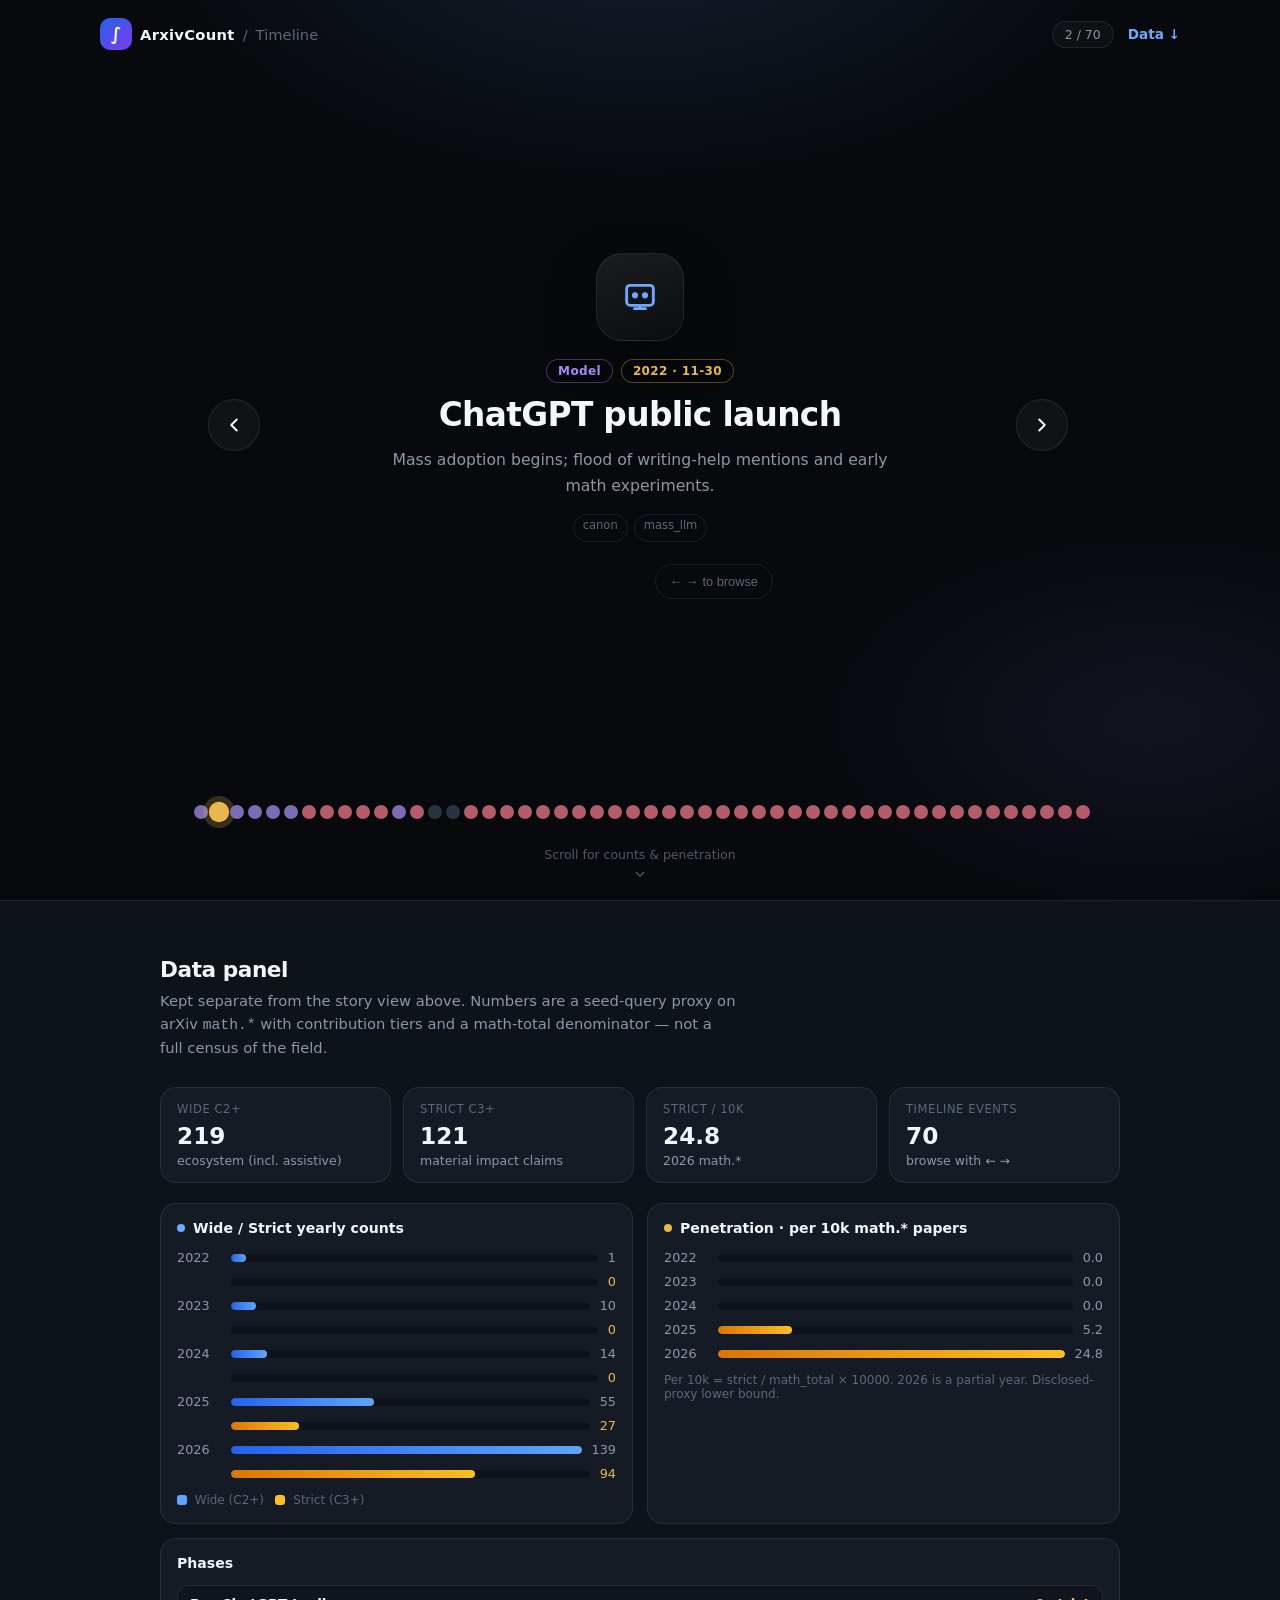
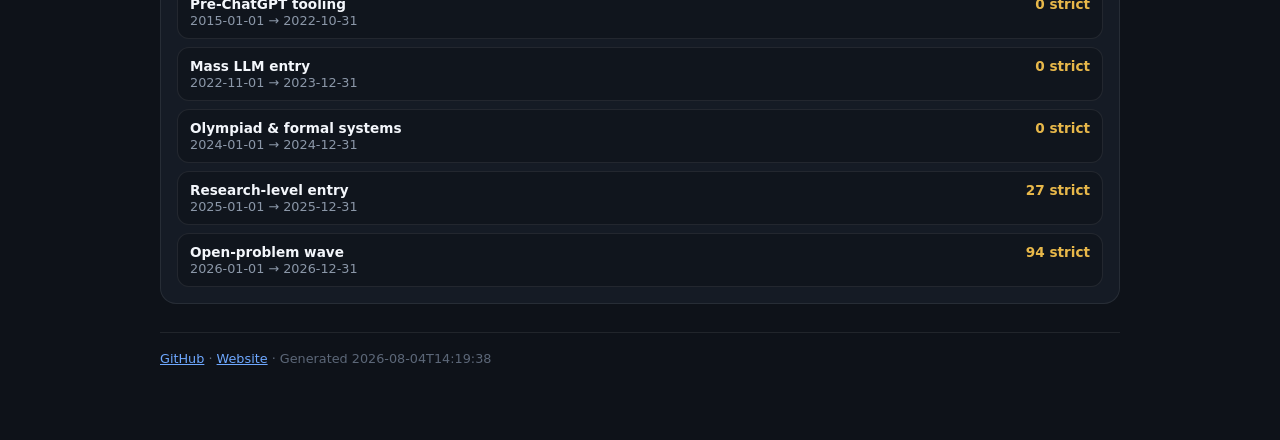
==== web/timeline/index.html @ ee347a67 "Initial ArxivCount release: pipeline, English interactive timeline, GitHub Pages deploy. Includes co" ====
<!DOCTYPE html>
<html lang="en">
<head>
  <meta charset="UTF-8" />
  <meta name="viewport" content="width=device-width, initial-scale=1" />
  <title>ArxivCount · Timeline</title>
  <meta name="description" content="Interactive timeline of AI-assisted mathematics on arXiv" />
  <link rel="stylesheet" href="./styles.css" />
</head>
<body>
  <!-- ========== ABOVE THE FOLD: story only ========== -->
  <main class="hero" id="hero">
    <header class="hero-bar">
      <div class="brand">
        <span class="brand-mark" aria-hidden="true">∫</span>
        <span class="brand-name">ArxivCount</span>
        <span class="brand-sep">/</span>
        <span class="brand-sub">Timeline</span>
      </div>
      <div class="hero-bar-right">
        <span class="pill" id="progressPill">—</span>
        <a class="text-link" href="#data">Data ↓</a>
      </div>
    </header>

    <div class="stage">
      <button type="button" class="nav-fab prev" id="btnPrev" aria-label="Previous">
        <svg width="22" height="22" viewBox="0 0 24 24" fill="none" stroke="currentColor" stroke-width="2.2" stroke-linecap="round" stroke-linejoin="round"><path d="M15 18l-6-6 6-6"/></svg>
      </button>

      <article class="focus" id="focusCard">
        <div class="focus-icon-wrap" id="focusIcon" aria-hidden="true"></div>
        <div class="focus-meta">
          <span class="chip chip-kind" id="focusKind">—</span>
          <span class="chip chip-date" id="focusDate">—</span>
        </div>
        <h1 class="focus-title" id="focusTitle">…</h1>
        <p class="focus-note" id="focusNote"></p>
        <div class="focus-tags" id="focusTags"></div>
        <div class="focus-cta">
          <a class="btn-primary" id="focusLink" href="#" target="_blank" rel="noopener">Open source</a>
          <button type="button" class="btn-ghost" id="btnHintKeys">← → to browse</button>
        </div>
      </article>

      <button type="button" class="nav-fab next" id="btnNext" aria-label="Next">
        <svg width="22" height="22" viewBox="0 0 24 24" fill="none" stroke="currentColor" stroke-width="2.2" stroke-linecap="round" stroke-linejoin="round"><path d="M9 18l6-6-6-6"/></svg>
      </button>
    </div>

    <div class="scrub">
      <div class="scrub-track" id="scrubTrack" role="listbox" aria-label="Timeline"></div>
    </div>

    <a class="scroll-cue" href="#data">
      <span>Scroll for counts &amp; penetration</span>
      <svg width="16" height="16" viewBox="0 0 24 24" fill="none" stroke="currentColor" stroke-width="2"><path d="M6 9l6 6 6-6"/></svg>
    </a>
  </main>

  <!-- ========== BELOW THE FOLD: data only ========== -->
  <section class="data-zone" id="data">
    <div class="data-inner">
      <header class="data-head">
        <h2>Data panel</h2>
        <p>
          Kept separate from the story view above. Numbers are a seed-query proxy on arXiv
          <code>math.*</code> with contribution tiers and a math-total denominator — not a full census of the field.
        </p>
      </header>

      <div class="metric-row" id="metricRow"></div>

      <div class="grid-2">
        <div class="panel">
          <div class="panel-title">
            <span class="dot wide"></span>
            Wide / Strict yearly counts
          </div>
          <div id="chartCounts" class="chart-area"></div>
          <p class="legend"><span class="sw wide"></span> Wide (C2+) &nbsp; <span class="sw strict"></span> Strict (C3+)</p>
        </div>
        <div class="panel">
          <div class="panel-title">
            <span class="dot strict"></span>
            Penetration · per 10k math.* papers
          </div>
          <div id="chartPen" class="chart-area"></div>
          <p class="legend" id="penFoot">Denominator: arXiv API <code>cat:math*</code></p>
        </div>
      </div>

      <div class="panel phases-panel">
        <div class="panel-title">Phases</div>
        <div class="phase-grid" id="phaseGrid"></div>
      </div>

      <footer class="data-foot" id="dataFoot"></footer>
    </div>
  </section>

  <script src="./data.js"></script>
  <script src="./app.js"></script>
</body>
</html>
---- web/timeline/styles.css ----
:root {
  --bg0: #07090d;
  --bg1: #0e1219;
  --bg2: #151b25;
  --line: rgba(255, 255, 255, 0.08);
  --text: #f3f6fb;
  --muted: #8b97a8;
  --faint: #5c6778;
  --blue: #6ea8ff;
  --gold: #e8b84a;
  --violet: #a78bfa;
  --green: #4ade80;
  --coral: #fb7185;
  --radius: 20px;
  --font: "Segoe UI", "PingFang SC", "Noto Sans SC", "Helvetica Neue", system-ui, sans-serif;
}

* { box-sizing: border-box; }
html { scroll-behavior: smooth; }
body {
  margin: 0;
  font-family: var(--font);
  color: var(--text);
  background: var(--bg0);
  min-height: 100vh;
}

/* ===== HERO: one story ===== */
.hero {
  min-height: 100vh;
  min-height: 100dvh;
  display: flex;
  flex-direction: column;
  padding: 18px 20px 12px;
  background:
    radial-gradient(900px 500px at 50% -10%, rgba(110, 168, 255, 0.14), transparent 55%),
    radial-gradient(700px 400px at 90% 80%, rgba(167, 139, 250, 0.08), transparent 50%),
    var(--bg0);
}

.hero-bar {
  display: flex;
  justify-content: space-between;
  align-items: center;
  max-width: 1080px;
  width: 100%;
  margin: 0 auto 8px;
}
.brand { display: flex; align-items: center; gap: 8px; font-size: 0.92rem; }
.brand-mark {
  width: 32px; height: 32px; border-radius: 10px;
  display: grid; place-items: center;
  background: linear-gradient(145deg, #2563eb, #7c3aed);
  font-weight: 700; font-size: 1.1rem;
}
.brand-name { font-weight: 650; letter-spacing: 0.02em; }
.brand-sep, .brand-sub { color: var(--faint); }
.hero-bar-right { display: flex; align-items: center; gap: 14px; }
.pill {
  font-size: 0.78rem;
  color: var(--muted);
  border: 1px solid var(--line);
  background: rgba(255,255,255,0.03);
  border-radius: 999px;
  padding: 5px 12px;
  font-variant-numeric: tabular-nums;
}
.text-link {
  color: var(--blue);
  text-decoration: none;
  font-size: 0.85rem;
  font-weight: 600;
}
.text-link:hover { text-decoration: underline; }

.stage {
  flex: 1;
  display: grid;
  grid-template-columns: 56px minmax(0, 720px) 56px;
  gap: 16px;
  align-items: center;
  justify-content: center;
  max-width: 1080px;
  width: 100%;
  margin: 0 auto;
  padding: 12px 0 8px;
}

.nav-fab {
  width: 52px; height: 52px; border-radius: 999px;
  border: 1px solid var(--line);
  background: rgba(255,255,255,0.04);
  color: var(--text);
  display: grid; place-items: center;
  cursor: pointer;
  transition: transform .15s ease, border-color .15s ease, background .15s ease;
}
.nav-fab:hover:not(:disabled) {
  border-color: rgba(110,168,255,0.5);
  background: rgba(110,168,255,0.1);
  transform: scale(1.05);
}
.nav-fab:disabled { opacity: 0.25; cursor: default; }

.focus {
  text-align: center;
  padding: 8px 12px 4px;
  animation: fadeIn .28s ease;
}
@keyframes fadeIn {
  from { opacity: 0; transform: translateY(8px); }
  to { opacity: 1; transform: none; }
}

.focus-icon-wrap {
  width: 88px; height: 88px;
  margin: 0 auto 18px;
  border-radius: 26px;
  display: grid; place-items: center;
  background: linear-gradient(160deg, rgba(255,255,255,0.08), rgba(255,255,255,0.02));
  border: 1px solid var(--line);
  box-shadow: 0 20px 50px rgba(0,0,0,0.35);
}
.focus-icon-wrap svg { width: 40px; height: 40px; }

.focus-meta {
  display: flex; justify-content: center; flex-wrap: wrap; gap: 8px;
  margin-bottom: 12px;
}
.chip {
  font-size: 0.75rem;
  font-weight: 600;
  letter-spacing: 0.03em;
  border-radius: 999px;
  padding: 4px 11px;
  border: 1px solid var(--line);
  color: var(--muted);
  background: rgba(0,0,0,0.2);
}
.chip-kind { color: var(--violet); border-color: rgba(167,139,250,0.35); }
.chip-date { color: var(--gold); border-color: rgba(232,184,74,0.35); }

.focus-title {
  margin: 0 auto 12px;
  max-width: 18em;
  font-size: clamp(1.45rem, 3.2vw, 2.05rem);
  line-height: 1.22;
  font-weight: 700;
  letter-spacing: -0.02em;
}
.focus-note {
  margin: 0 auto;
  max-width: 34em;
  color: var(--muted);
  font-size: 0.98rem;
  line-height: 1.6;
  min-height: 3.2em;
}
.focus-tags {
  display: flex; justify-content: center; flex-wrap: wrap; gap: 6px;
  margin-top: 16px; min-height: 28px;
}
.tag {
  font-size: 0.72rem;
  color: var(--faint);
  border: 1px solid var(--line);
  border-radius: 999px;
  padding: 3px 9px;
}
.tag.hot { color: var(--coral); border-color: rgba(251,113,133,0.35); }
.tag.ok { color: var(--green); border-color: rgba(74,222,128,0.3); }

.focus-cta {
  display: flex; justify-content: center; align-items: center; gap: 10px;
  margin-top: 22px; flex-wrap: wrap;
}
.btn-primary {
  display: inline-flex; align-items: center; gap: 6px;
  background: linear-gradient(135deg, #3b82f6, #6366f1);
  color: white; text-decoration: none;
  font-weight: 650; font-size: 0.9rem;
  padding: 10px 18px; border-radius: 999px;
  box-shadow: 0 10px 28px rgba(59,130,246,0.3);
}
.btn-primary:hover { filter: brightness(1.06); }
.btn-ghost {
  border: 1px solid var(--line);
  background: transparent;
  color: var(--faint);
  font-size: 0.8rem;
  padding: 9px 14px;
  border-radius: 999px;
  cursor: default;
}

/* scrub rail — minimal */
.scrub {
  max-width: 920px;
  width: 100%;
  margin: 4px auto 0;
  padding: 0 8px;
}
.scrub-track {
  display: flex;
  gap: 4px;
  overflow-x: auto;
  padding: 14px 6px 18px;
  scrollbar-width: thin;
  scrollbar-color: #2a3342 transparent;
}
.tick {
  flex: 0 0 auto;
  width: 14px;
  height: 14px;
  border-radius: 50%;
  border: none;
  padding: 0;
  cursor: pointer;
  background: #2a3344;
  position: relative;
  transition: transform .12s ease, background .12s ease, box-shadow .12s ease;
}
.tick:hover { transform: scale(1.25); background: #4b5a72; }
.tick.canon { background: #7c6bb5; }
.tick.c4 { background: #b45c6a; }
.tick.active {
  background: var(--gold);
  transform: scale(1.45);
  box-shadow: 0 0 0 4px rgba(232,184,74,0.22);
}
.tick .tip {
  display: none;
  position: absolute;
  bottom: calc(100% + 10px);
  left: 50%;
  transform: translateX(-50%);
  white-space: nowrap;
  font-size: 0.7rem;
  color: var(--text);
  background: #1a2130;
  border: 1px solid var(--line);
  border-radius: 8px;
  padding: 5px 8px;
  pointer-events: none;
  z-index: 5;
}
.tick:hover .tip, .tick.active .tip { display: block; }

.scroll-cue {
  display: flex;
  flex-direction: column;
  align-items: center;
  gap: 4px;
  margin: 10px auto 6px;
  color: var(--faint);
  text-decoration: none;
  font-size: 0.78rem;
  opacity: 0.85;
}
.scroll-cue:hover { color: var(--muted); }

/* ===== DATA ZONE: separated ===== */
.data-zone {
  background: var(--bg1);
  border-top: 1px solid var(--line);
  padding: 56px 20px 72px;
}
.data-inner { max-width: 960px; margin: 0 auto; }
.data-head { margin-bottom: 28px; max-width: 36em; }
.data-head h2 {
  margin: 0 0 8px;
  font-size: 1.35rem;
  letter-spacing: -0.02em;
}
.data-head p {
  margin: 0;
  color: var(--muted);
  line-height: 1.55;
  font-size: 0.92rem;
}

.metric-row {
  display: grid;
  grid-template-columns: repeat(4, 1fr);
  gap: 12px;
  margin-bottom: 20px;
}
.metric {
  background: var(--bg2);
  border: 1px solid var(--line);
  border-radius: 16px;
  padding: 14px 16px;
}
.metric .k { color: var(--faint); font-size: 0.72rem; text-transform: uppercase; letter-spacing: 0.05em; }
.metric .v { font-size: 1.45rem; font-weight: 700; margin-top: 6px; font-variant-numeric: tabular-nums; }
.metric .h { color: var(--muted); font-size: 0.78rem; margin-top: 4px; }

.grid-2 {
  display: grid;
  grid-template-columns: 1fr 1fr;
  gap: 14px;
  margin-bottom: 14px;
}
.panel {
  background: var(--bg2);
  border: 1px solid var(--line);
  border-radius: 16px;
  padding: 16px;
}
.panel-title {
  display: flex; align-items: center; gap: 8px;
  font-size: 0.88rem; font-weight: 650;
  margin-bottom: 14px;
}
.dot { width: 8px; height: 8px; border-radius: 50%; }
.dot.wide { background: var(--blue); }
.dot.strict { background: var(--gold); }

.chart-area { display: grid; gap: 9px; }
.bar-row {
  display: grid;
  grid-template-columns: 44px 1fr auto;
  gap: 10px;
  align-items: center;
  font-size: 0.8rem;
  color: var(--muted);
  font-variant-numeric: tabular-nums;
}
.bar-track {
  height: 8px;
  background: rgba(0,0,0,0.35);
  border-radius: 999px;
  overflow: hidden;
}
.bar-fill { height: 100%; border-radius: 999px; }
.bar-fill.wide { background: linear-gradient(90deg, #2563eb, #60a5fa); }
.bar-fill.strict { background: linear-gradient(90deg, #d97706, #fbbf24); }
.legend {
  margin: 12px 0 0;
  font-size: 0.75rem;
  color: var(--faint);
}
.sw {
  display: inline-block; width: 10px; height: 10px; border-radius: 3px;
  vertical-align: -1px; margin-right: 4px;
}
.sw.wide { background: #60a5fa; }
.sw.strict { background: #fbbf24; }

.phase-grid {
  display: grid;
  grid-template-columns: 1fr;
  gap: 8px;
}
.phase-item {
  display: grid;
  grid-template-columns: 1fr auto;
  gap: 8px;
  padding: 10px 12px;
  border-radius: 12px;
  background: rgba(0,0,0,0.2);
  border: 1px solid var(--line);
  font-size: 0.85rem;
}
.phase-item strong { font-weight: 650; }
.phase-item span { color: var(--muted); font-size: 0.8rem; }
.phase-item .n { color: var(--gold); font-variant-numeric: tabular-nums; font-weight: 600; }

.data-foot {
  margin-top: 28px;
  padding-top: 16px;
  border-top: 1px solid var(--line);
  color: var(--faint);
  font-size: 0.8rem;
  line-height: 1.55;
}
.data-foot a { color: var(--blue); }

@media (max-width: 820px) {
  .stage { grid-template-columns: 1fr; gap: 8px; }
  .nav-fab { width: 100%; height: 44px; border-radius: 12px; }
  .metric-row { grid-template-columns: 1fr 1fr; }
  .grid-2 { grid-template-columns: 1fr; }
  .focus-title { max-width: none; }
}
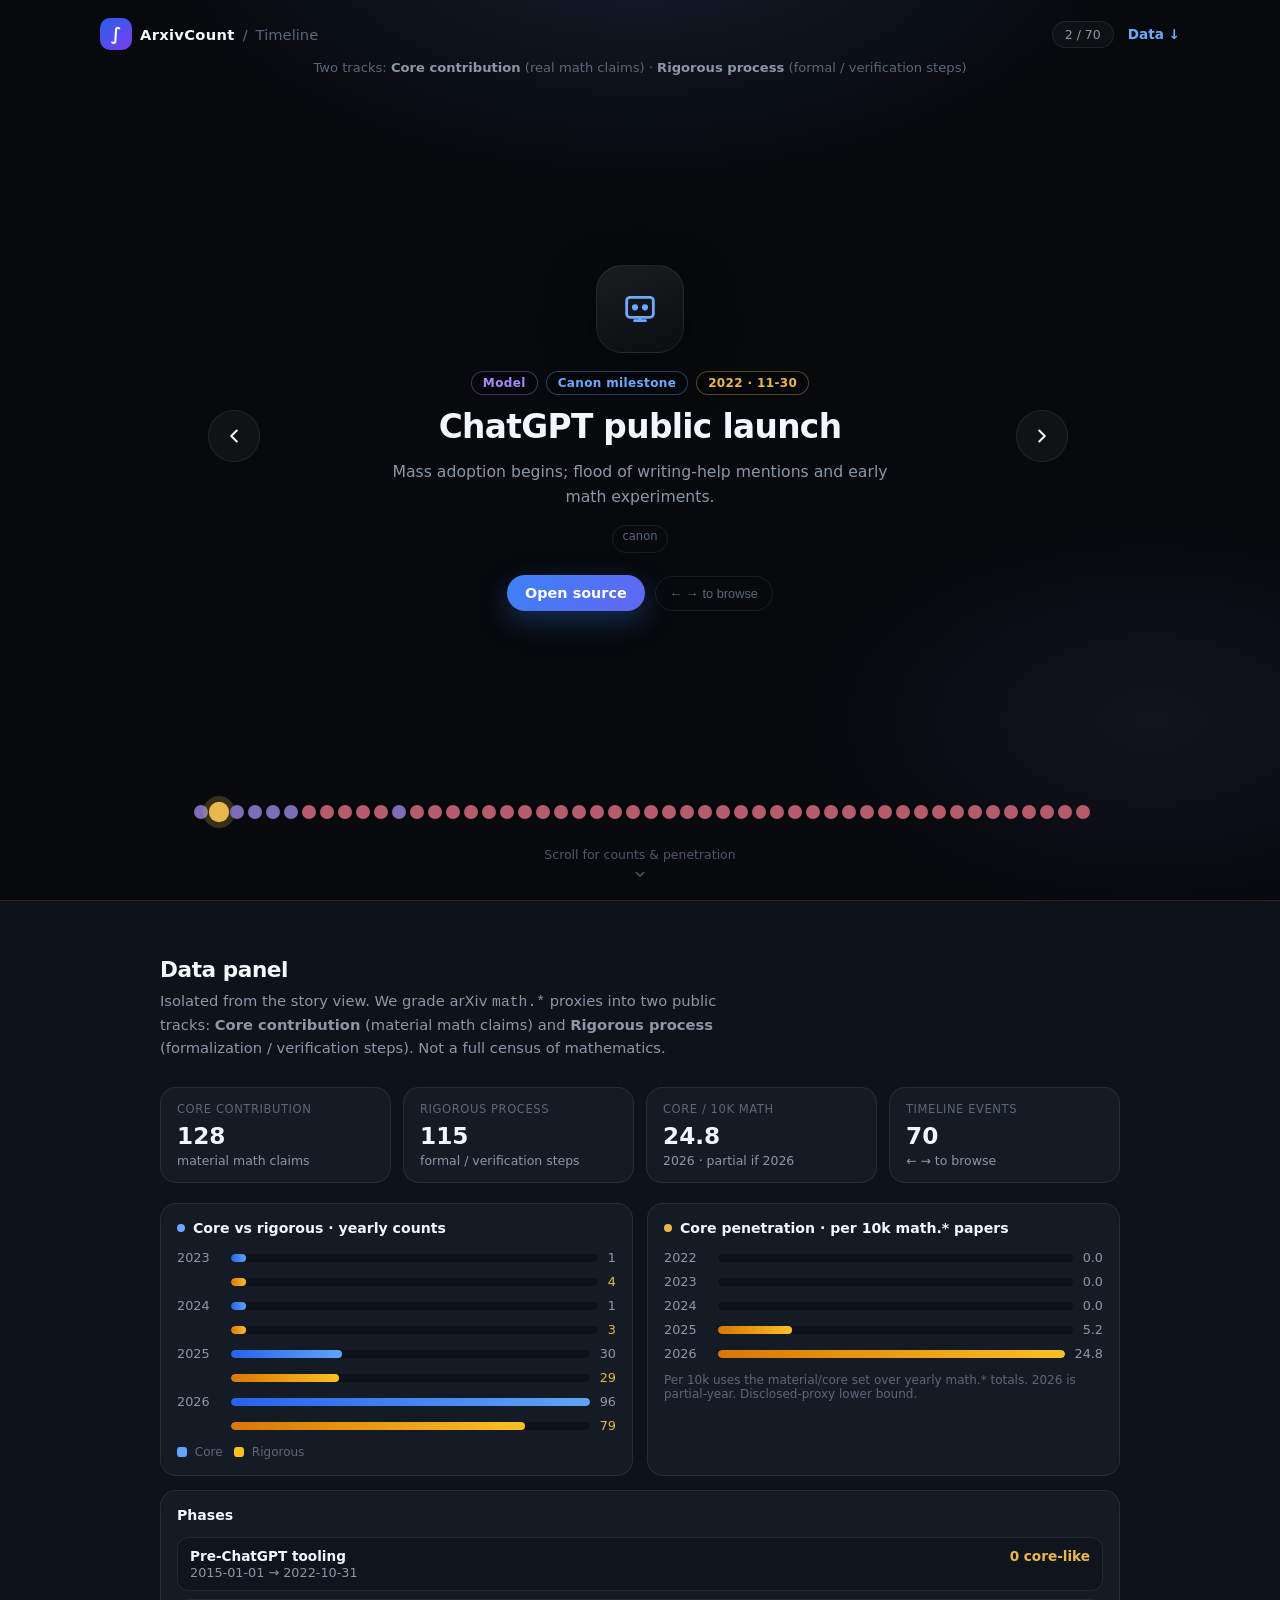
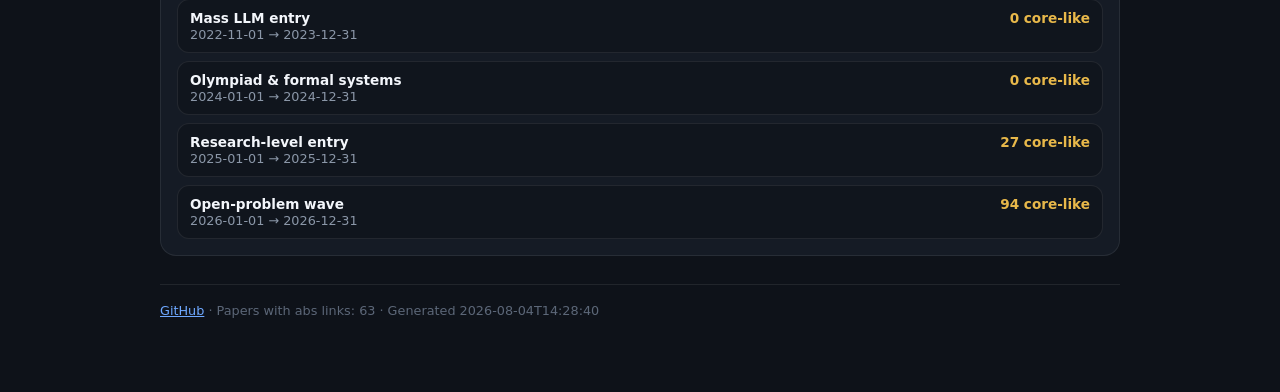
==== commit 3ea7ebd5: "Refine dual-track framing (core vs rigorous), English UI, and verified arXiv links. All navigable pa" ====
--- a/web/timeline/index.html
+++ b/web/timeline/index.html
@@ -8,7 +8,6 @@
   <link rel="stylesheet" href="./styles.css" />
 </head>
 <body>
-  <!-- ========== ABOVE THE FOLD: story only ========== -->
   <main class="hero" id="hero">
     <header class="hero-bar">
       <div class="brand">
@@ -23,6 +22,11 @@
       </div>
     </header>
 
+    <p class="dual-banner" id="dualBanner">
+      Two tracks: <strong>Core contribution</strong> (real math claims) ·
+      <strong>Rigorous process</strong> (formal / verification steps)
+    </p>
+
     <div class="stage">
       <button type="button" class="nav-fab prev" id="btnPrev" aria-label="Previous">
         <svg width="22" height="22" viewBox="0 0 24 24" fill="none" stroke="currentColor" stroke-width="2.2" stroke-linecap="round" stroke-linejoin="round"><path d="M15 18l-6-6 6-6"/></svg>
@@ -32,13 +36,15 @@
         <div class="focus-icon-wrap" id="focusIcon" aria-hidden="true"></div>
         <div class="focus-meta">
           <span class="chip chip-kind" id="focusKind">—</span>
+          <span class="chip chip-track" id="focusTrack">—</span>
           <span class="chip chip-date" id="focusDate">—</span>
         </div>
         <h1 class="focus-title" id="focusTitle">…</h1>
         <p class="focus-note" id="focusNote"></p>
         <div class="focus-tags" id="focusTags"></div>
         <div class="focus-cta">
-          <a class="btn-primary" id="focusLink" href="#" target="_blank" rel="noopener">Open source</a>
+          <a class="btn-primary" id="focusLink" href="#" target="_blank" rel="noopener">Open paper</a>
+          <a class="btn-secondary" id="focusPdf" href="#" target="_blank" rel="noopener" style="display:none">PDF</a>
           <button type="button" class="btn-ghost" id="btnHintKeys">← → to browse</button>
         </div>
       </article>
@@ -58,14 +64,15 @@
     </a>
   </main>
 
-  <!-- ========== BELOW THE FOLD: data only ========== -->
   <section class="data-zone" id="data">
     <div class="data-inner">
       <header class="data-head">
         <h2>Data panel</h2>
         <p>
-          Kept separate from the story view above. Numbers are a seed-query proxy on arXiv
-          <code>math.*</code> with contribution tiers and a math-total denominator — not a full census of the field.
+          Isolated from the story view. We grade arXiv <code>math.*</code> proxies into two public tracks:
+          <strong>Core contribution</strong> (material math claims) and
+          <strong>Rigorous process</strong> (formalization / verification steps).
+          Not a full census of mathematics.
         </p>
       </header>
 
@@ -75,18 +82,18 @@
         <div class="panel">
           <div class="panel-title">
             <span class="dot wide"></span>
-            Wide / Strict yearly counts
+            Core vs rigorous · yearly counts
           </div>
           <div id="chartCounts" class="chart-area"></div>
-          <p class="legend"><span class="sw wide"></span> Wide (C2+) &nbsp; <span class="sw strict"></span> Strict (C3+)</p>
+          <p class="legend"><span class="sw wide"></span> Core &nbsp; <span class="sw strict"></span> Rigorous</p>
         </div>
         <div class="panel">
           <div class="panel-title">
             <span class="dot strict"></span>
-            Penetration · per 10k math.* papers
+            Core penetration · per 10k math.* papers
           </div>
           <div id="chartPen" class="chart-area"></div>
-          <p class="legend" id="penFoot">Denominator: arXiv API <code>cat:math*</code></p>
+          <p class="legend" id="penFoot">Denominator: arXiv API <code>cat:math*</code> (strict/core material set)</p>
         </div>
       </div>
 
--- a/web/timeline/styles.css
+++ b/web/timeline/styles.css
@@ -139,6 +139,31 @@
 }
 .chip-kind { color: var(--violet); border-color: rgba(167,139,250,0.35); }
 .chip-date { color: var(--gold); border-color: rgba(232,184,74,0.35); }
+.chip-track { color: var(--blue); border-color: rgba(110,168,255,0.35); }
+.chip-track.core { color: #fbbf24; border-color: rgba(251,191,36,0.4); }
+.chip-track.rigorous { color: #a78bfa; border-color: rgba(167,139,250,0.4); }
+.chip-track.both { color: #4ade80; border-color: rgba(74,222,128,0.4); }
+
+.dual-banner {
+  max-width: 720px;
+  margin: 0 auto 4px;
+  text-align: center;
+  color: var(--faint);
+  font-size: 0.82rem;
+  line-height: 1.45;
+}
+.dual-banner strong { color: var(--muted); font-weight: 650; }
+
+.btn-secondary {
+  display: inline-flex; align-items: center;
+  border: 1px solid var(--line);
+  color: var(--text);
+  text-decoration: none;
+  font-weight: 600; font-size: 0.88rem;
+  padding: 9px 16px; border-radius: 999px;
+  background: rgba(255,255,255,0.04);
+}
+.btn-secondary:hover { border-color: rgba(110,168,255,0.45); color: var(--blue); }
 
 .focus-title {
   margin: 0 auto 12px;
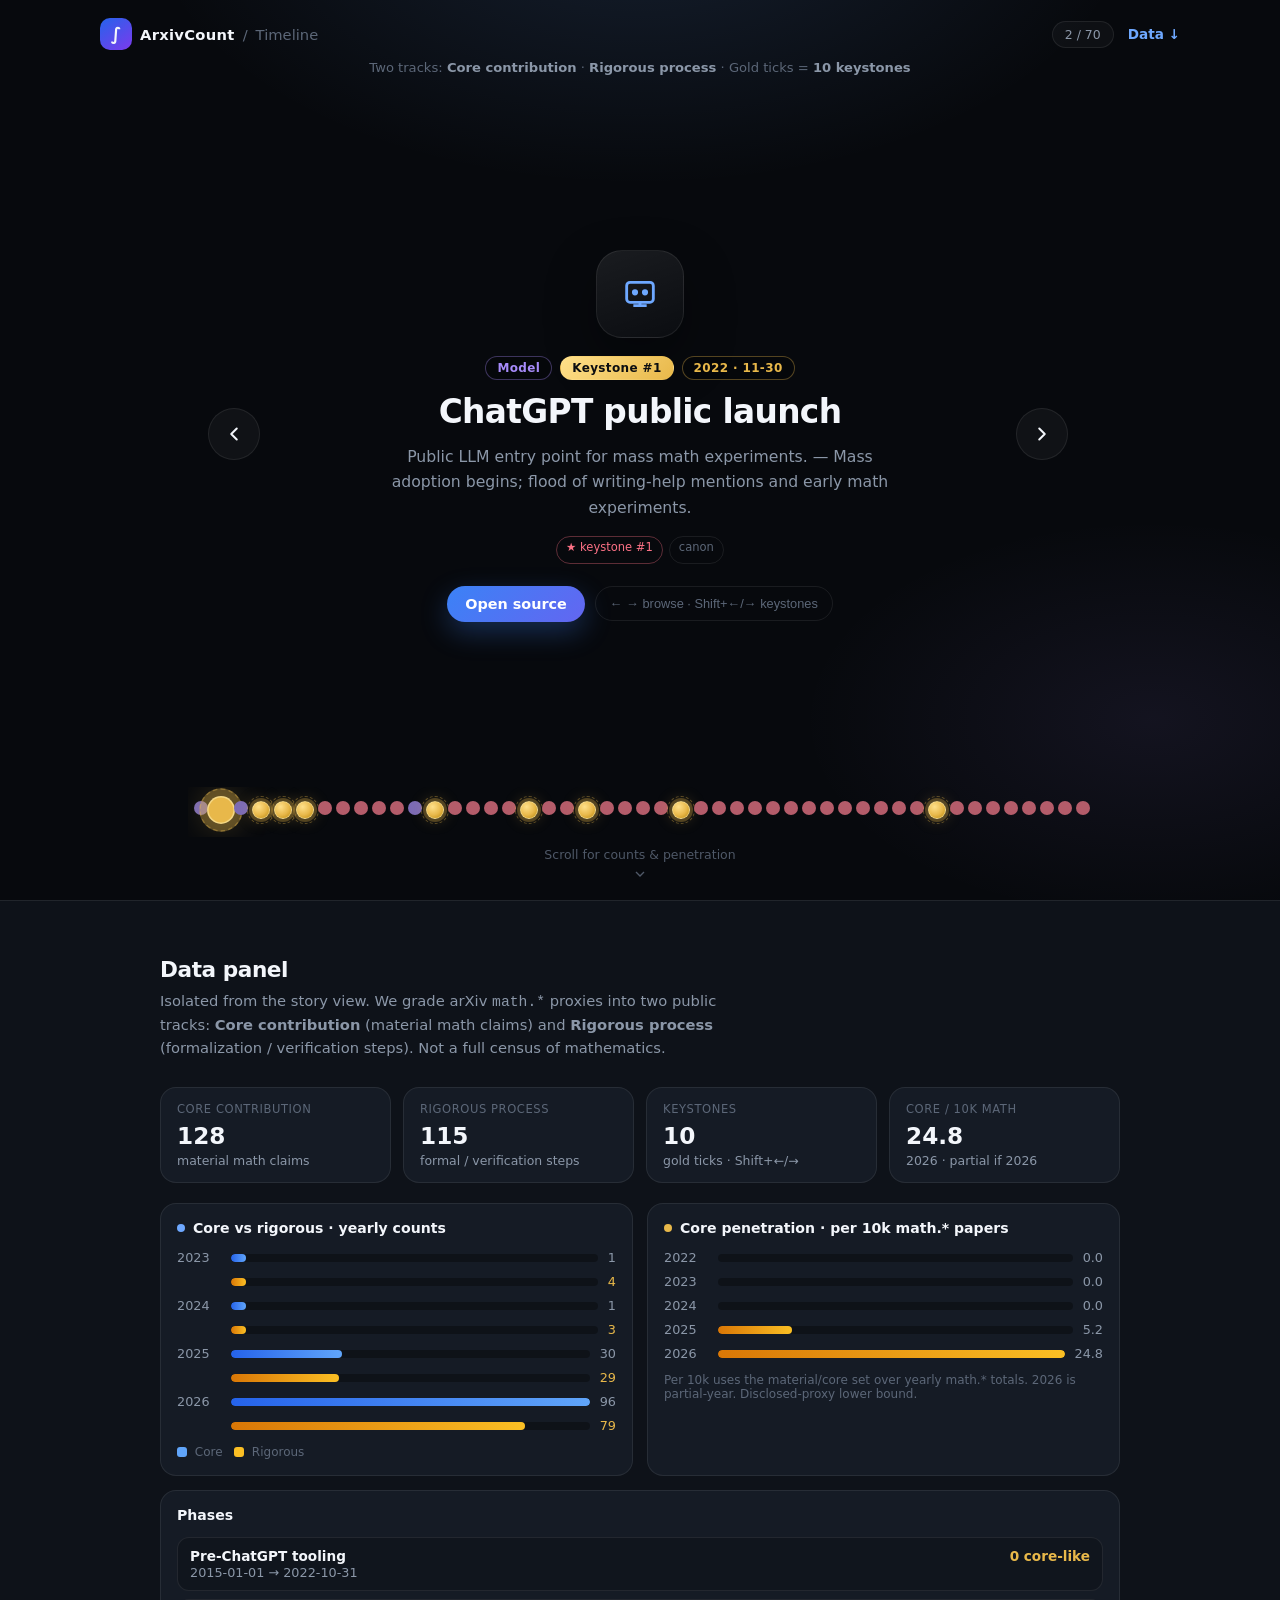
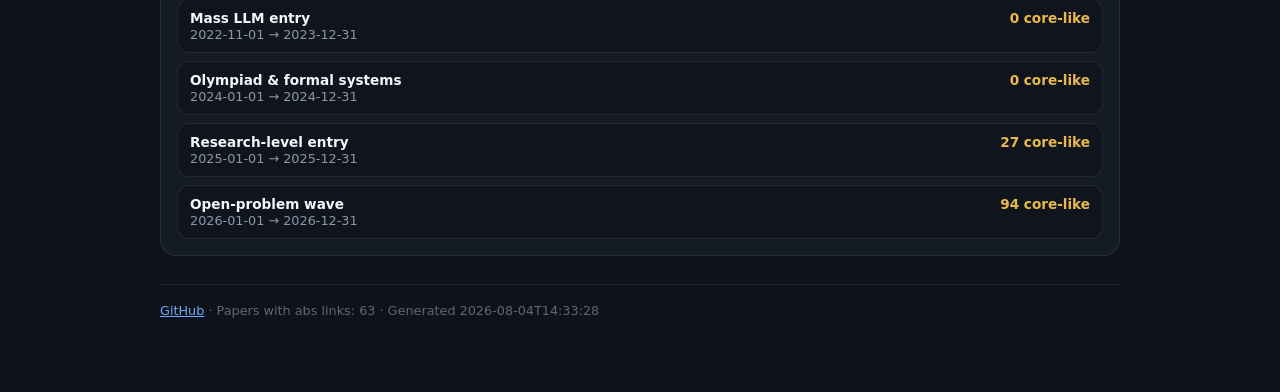
==== commit 867f1dd2: "Highlight 10 keystone milestones on the timeline rail. Gold ticks mark curated keystones; Shift+arro" ====
--- a/web/timeline/index.html
+++ b/web/timeline/index.html
@@ -23,8 +23,8 @@
     </header>
 
     <p class="dual-banner" id="dualBanner">
-      Two tracks: <strong>Core contribution</strong> (real math claims) ·
-      <strong>Rigorous process</strong> (formal / verification steps)
+      Two tracks: <strong>Core contribution</strong> · <strong>Rigorous process</strong>
+      · Gold ticks = <strong>10 keystones</strong>
     </p>
 
     <div class="stage">
@@ -45,7 +45,7 @@
         <div class="focus-cta">
           <a class="btn-primary" id="focusLink" href="#" target="_blank" rel="noopener">Open paper</a>
           <a class="btn-secondary" id="focusPdf" href="#" target="_blank" rel="noopener" style="display:none">PDF</a>
-          <button type="button" class="btn-ghost" id="btnHintKeys">← → to browse</button>
+          <button type="button" class="btn-ghost" id="btnHintKeys">← → browse · Shift+←/→ keystones</button>
         </div>
       </article>
 
--- a/web/timeline/styles.css
+++ b/web/timeline/styles.css
@@ -143,6 +143,12 @@
 .chip-track.core { color: #fbbf24; border-color: rgba(251,191,36,0.4); }
 .chip-track.rigorous { color: #a78bfa; border-color: rgba(167,139,250,0.4); }
 .chip-track.both { color: #4ade80; border-color: rgba(74,222,128,0.4); }
+.chip-keystone {
+  color: #0b0d10 !important;
+  background: linear-gradient(135deg, #ffe08a, #e8b84a) !important;
+  border-color: transparent !important;
+  font-weight: 750;
+}
 
 .dual-banner {
   max-width: 720px;
@@ -248,10 +254,29 @@
 .tick:hover { transform: scale(1.25); background: #4b5a72; }
 .tick.canon { background: #7c6bb5; }
 .tick.c4 { background: #b45c6a; }
+.tick.keystone {
+  width: 18px;
+  height: 18px;
+  background: radial-gradient(circle at 35% 30%, #ffe08a, #e8b84a 55%, #b8860b);
+  box-shadow: 0 0 0 3px rgba(232, 184, 74, 0.28), 0 0 16px rgba(232, 184, 74, 0.35);
+  border: 1px solid rgba(255, 240, 180, 0.55);
+}
+.tick.keystone::after {
+  content: "";
+  position: absolute;
+  inset: -6px;
+  border-radius: 50%;
+  border: 1px dashed rgba(232, 184, 74, 0.35);
+  pointer-events: none;
+}
 .tick.active {
   background: var(--gold);
   transform: scale(1.45);
   box-shadow: 0 0 0 4px rgba(232,184,74,0.22);
+}
+.tick.keystone.active {
+  transform: scale(1.55);
+  box-shadow: 0 0 0 5px rgba(232, 184, 74, 0.35), 0 0 22px rgba(232, 184, 74, 0.45);
 }
 .tick .tip {
   display: none;
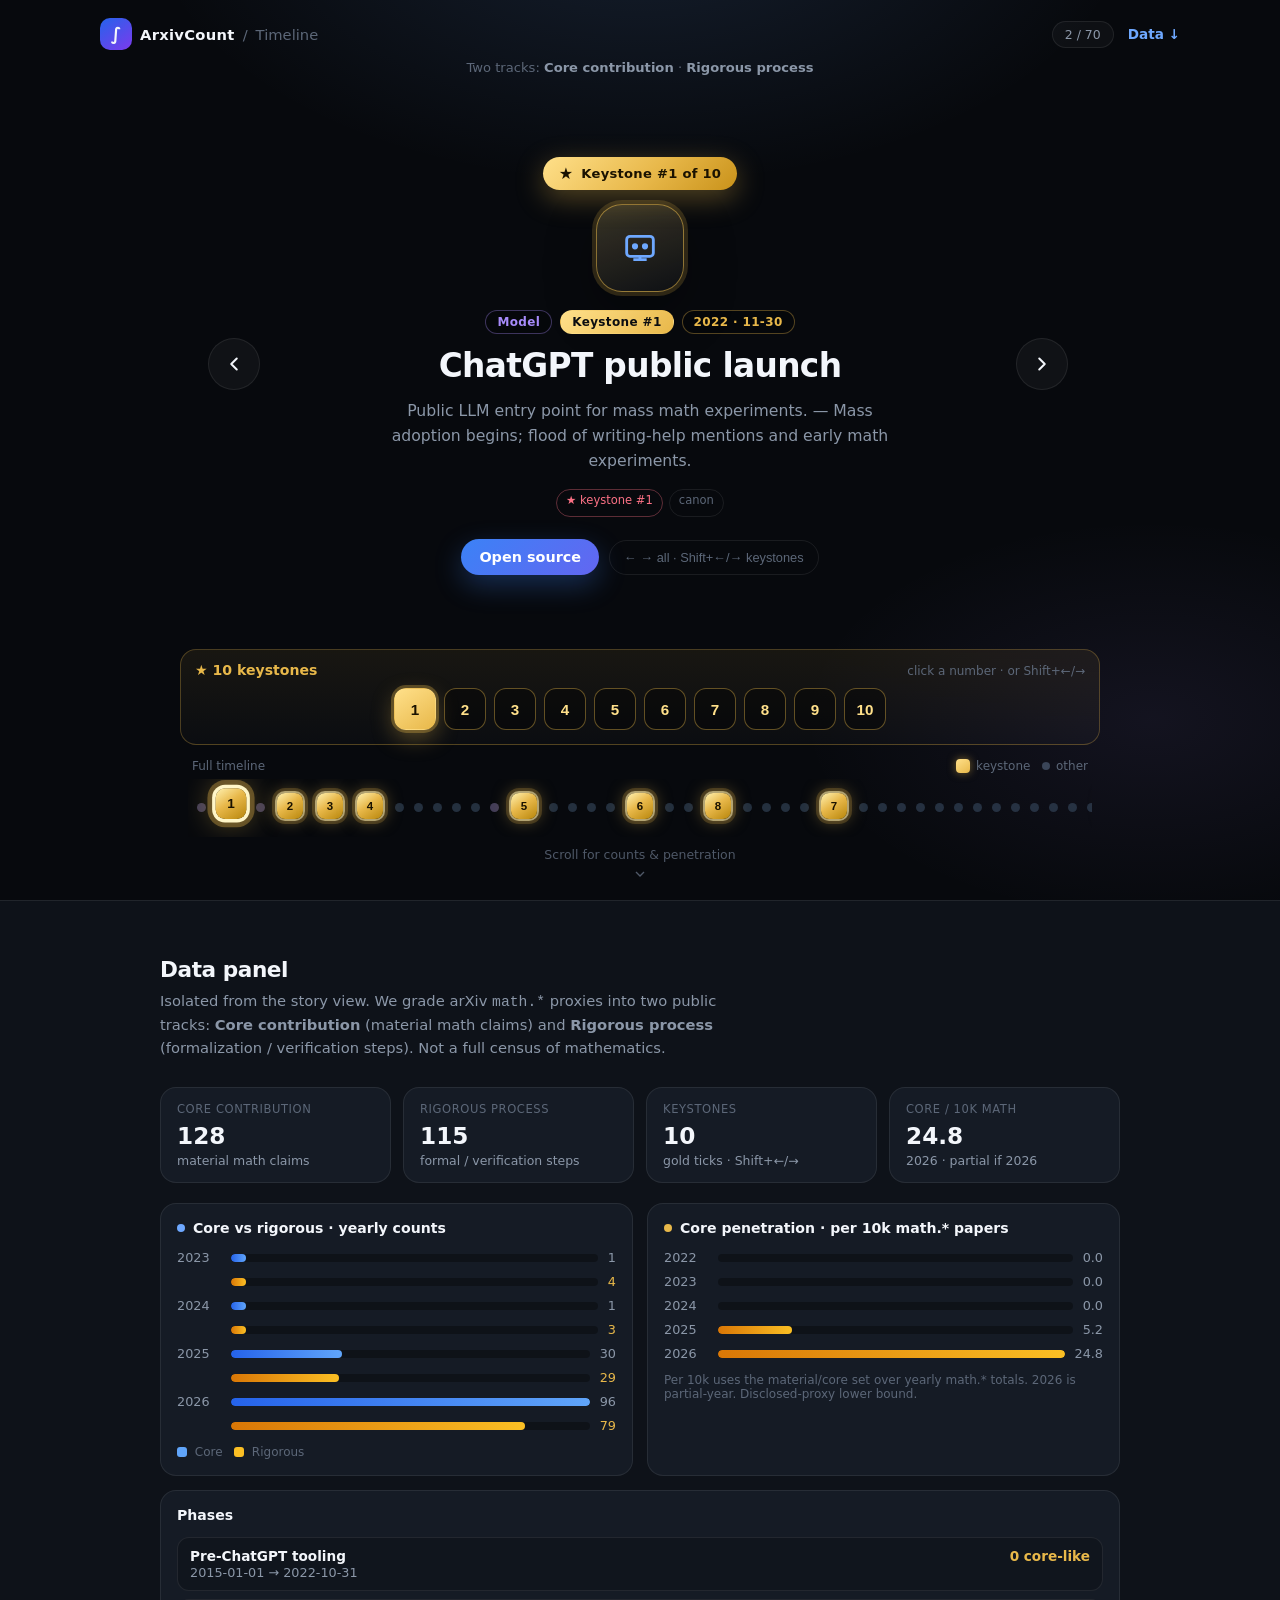
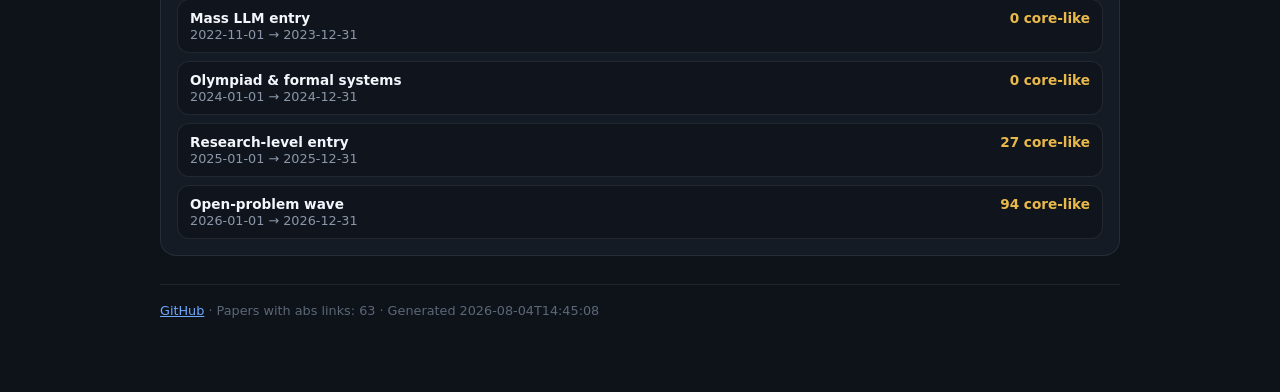
==== commit 395b1a44: "Make 10 keystones unmistakable: number strip, large gold rail markers, card banner. Dim ordinary tic" ====
--- a/web/timeline/index.html
+++ b/web/timeline/index.html
@@ -5,7 +5,7 @@
   <meta name="viewport" content="width=device-width, initial-scale=1" />
   <title>ArxivCount · Timeline</title>
   <meta name="description" content="Interactive timeline of AI-assisted mathematics on arXiv" />
-  <link rel="stylesheet" href="./styles.css" />
+  <link rel="stylesheet" href="./styles.css?v=5" />
 </head>
 <body>
   <main class="hero" id="hero">
@@ -24,7 +24,6 @@
 
     <p class="dual-banner" id="dualBanner">
       Two tracks: <strong>Core contribution</strong> · <strong>Rigorous process</strong>
-      · Gold ticks = <strong>10 keystones</strong>
     </p>
 
     <div class="stage">
@@ -33,6 +32,10 @@
       </button>
 
       <article class="focus" id="focusCard">
+        <div class="keystone-banner" id="keystoneBanner" hidden>
+          <span class="keystone-banner-star" aria-hidden="true">★</span>
+          <span id="keystoneBannerText">Keystone</span>
+        </div>
         <div class="focus-icon-wrap" id="focusIcon" aria-hidden="true"></div>
         <div class="focus-meta">
           <span class="chip chip-kind" id="focusKind">—</span>
@@ -45,7 +48,7 @@
         <div class="focus-cta">
           <a class="btn-primary" id="focusLink" href="#" target="_blank" rel="noopener">Open paper</a>
           <a class="btn-secondary" id="focusPdf" href="#" target="_blank" rel="noopener" style="display:none">PDF</a>
-          <button type="button" class="btn-ghost" id="btnHintKeys">← → browse · Shift+←/→ keystones</button>
+          <button type="button" class="btn-ghost" id="btnHintKeys">← → all · Shift+←/→ keystones</button>
         </div>
       </article>
 
@@ -54,7 +57,17 @@
       </button>
     </div>
 
+    <!-- Dedicated keystone strip — always obvious -->
+    <section class="keystone-strip" aria-label="Ten keystone milestones">
+      <div class="keystone-strip-head">
+        <span class="keystone-strip-title">★ 10 keystones</span>
+        <span class="keystone-strip-hint">click a number · or Shift+←/→</span>
+      </div>
+      <div class="keystone-buttons" id="keystoneButtons"></div>
+    </section>
+
     <div class="scrub">
+      <div class="scrub-label">Full timeline <span class="scrub-legend"><i class="lg-key"></i> keystone &nbsp; <i class="lg-dot"></i> other</span></div>
       <div class="scrub-track" id="scrubTrack" role="listbox" aria-label="Timeline"></div>
     </div>
 
@@ -106,7 +119,7 @@
     </div>
   </section>
 
-  <script src="./data.js"></script>
-  <script src="./app.js"></script>
+  <script src="./data.js?v=5"></script>
+  <script src="./app.js?v=5"></script>
 </body>
 </html>
--- a/web/timeline/styles.css
+++ b/web/timeline/styles.css
@@ -160,6 +160,110 @@
 }
 .dual-banner strong { color: var(--muted); font-weight: 650; }
 
+/* Card keystone banner */
+.keystone-banner {
+  display: inline-flex;
+  align-items: center;
+  gap: 8px;
+  margin: 0 auto 14px;
+  padding: 7px 16px;
+  border-radius: 999px;
+  background: linear-gradient(135deg, #ffe08a, #e8b84a 55%, #c9921a);
+  color: #1a1200;
+  font-weight: 750;
+  font-size: 0.82rem;
+  letter-spacing: 0.02em;
+  box-shadow: 0 8px 28px rgba(232, 184, 74, 0.35);
+}
+.keystone-banner[hidden] { display: none !important; }
+.keystone-banner-star { font-size: 1rem; }
+.focus.is-keystone .focus-icon-wrap {
+  border-color: rgba(232, 184, 74, 0.55);
+  box-shadow: 0 0 0 4px rgba(232, 184, 74, 0.18), 0 20px 50px rgba(0,0,0,0.35);
+  background: linear-gradient(160deg, rgba(255, 224, 138, 0.2), rgba(255,255,255,0.03));
+}
+
+/* Keystone strip */
+.keystone-strip {
+  max-width: 920px;
+  width: 100%;
+  margin: 6px auto 10px;
+  padding: 12px 14px 14px;
+  border-radius: 16px;
+  border: 1px solid rgba(232, 184, 74, 0.28);
+  background: linear-gradient(180deg, rgba(232, 184, 74, 0.08), rgba(255,255,255,0.02));
+}
+.keystone-strip-head {
+  display: flex;
+  justify-content: space-between;
+  align-items: baseline;
+  gap: 10px;
+  margin-bottom: 10px;
+  flex-wrap: wrap;
+}
+.keystone-strip-title {
+  color: var(--gold);
+  font-weight: 750;
+  font-size: 0.88rem;
+}
+.keystone-strip-hint {
+  color: var(--faint);
+  font-size: 0.75rem;
+}
+.keystone-buttons {
+  display: flex;
+  flex-wrap: wrap;
+  gap: 8px;
+  justify-content: center;
+}
+.ks-btn {
+  min-width: 42px;
+  height: 42px;
+  border-radius: 12px;
+  border: 1px solid rgba(232, 184, 74, 0.4);
+  background: rgba(0, 0, 0, 0.35);
+  color: #ffe08a;
+  font-weight: 800;
+  font-size: 0.95rem;
+  font-variant-numeric: tabular-nums;
+  cursor: pointer;
+  transition: transform .12s ease, background .12s ease, box-shadow .12s ease;
+}
+.ks-btn:hover {
+  transform: translateY(-2px) scale(1.05);
+  background: rgba(232, 184, 74, 0.15);
+}
+.ks-btn.active {
+  background: linear-gradient(145deg, #ffe08a, #e8b84a);
+  color: #1a1200;
+  border-color: transparent;
+  box-shadow: 0 0 0 3px rgba(232, 184, 74, 0.3), 0 8px 22px rgba(232, 184, 74, 0.35);
+}
+.scrub-label {
+  display: flex;
+  justify-content: space-between;
+  align-items: center;
+  color: var(--faint);
+  font-size: 0.75rem;
+  margin-bottom: 6px;
+  padding: 0 4px;
+}
+.scrub-legend { display: inline-flex; align-items: center; gap: 4px; }
+.scrub-legend i {
+  display: inline-block;
+  vertical-align: middle;
+  margin-right: 2px;
+}
+.lg-key {
+  width: 14px; height: 14px; border-radius: 4px;
+  background: linear-gradient(145deg, #ffe08a, #e8b84a);
+  box-shadow: 0 0 8px rgba(232,184,74,0.5);
+}
+.lg-dot {
+  width: 8px; height: 8px; border-radius: 50%;
+  background: #3a4558;
+}
+
 .btn-secondary {
   display: inline-flex; align-items: center;
   border: 1px solid var(--line);
@@ -241,47 +345,73 @@
 }
 .tick {
   flex: 0 0 auto;
-  width: 14px;
-  height: 14px;
+  width: 9px;
+  height: 9px;
   border-radius: 50%;
   border: none;
   padding: 0;
   cursor: pointer;
   background: #2a3344;
+  opacity: 0.55;
   position: relative;
-  transition: transform .12s ease, background .12s ease, box-shadow .12s ease;
-}
-.tick:hover { transform: scale(1.25); background: #4b5a72; }
-.tick.canon { background: #7c6bb5; }
-.tick.c4 { background: #b45c6a; }
+  transition: transform .12s ease, background .12s ease, box-shadow .12s ease, opacity .12s ease;
+  margin: 10px 3px 0;
+}
+.tick:hover { transform: scale(1.35); background: #5a6a82; opacity: 0.9; }
+.tick.canon { background: #5c5478; opacity: 0.7; }
+.tick.core-tick { background: #3d5168; opacity: 0.55; }
+
+/* KEYSTONE ticks — unmistakable */
 .tick.keystone {
-  width: 18px;
-  height: 18px;
-  background: radial-gradient(circle at 35% 30%, #ffe08a, #e8b84a 55%, #b8860b);
-  box-shadow: 0 0 0 3px rgba(232, 184, 74, 0.28), 0 0 16px rgba(232, 184, 74, 0.35);
-  border: 1px solid rgba(255, 240, 180, 0.55);
-}
-.tick.keystone::after {
-  content: "";
+  width: 26px;
+  height: 26px;
+  margin: 0 5px;
+  border-radius: 8px;
+  opacity: 1;
+  background: linear-gradient(145deg, #fff1b0 0%, #e8b84a 45%, #b8860b 100%);
+  box-shadow:
+    0 0 0 2px rgba(255, 240, 180, 0.55),
+    0 0 0 5px rgba(232, 184, 74, 0.2),
+    0 0 18px rgba(232, 184, 74, 0.55);
+  border: none;
+  z-index: 2;
+  font-size: 0;
+  color: transparent;
+}
+.tick.keystone .ks-num {
   position: absolute;
-  inset: -6px;
-  border-radius: 50%;
-  border: 1px dashed rgba(232, 184, 74, 0.35);
+  inset: 0;
+  display: grid;
+  place-items: center;
+  font-size: 0.72rem;
+  font-weight: 900;
+  color: #1a1200;
   pointer-events: none;
 }
-.tick.active {
-  background: var(--gold);
-  transform: scale(1.45);
-  box-shadow: 0 0 0 4px rgba(232,184,74,0.22);
+.tick.keystone:hover {
+  transform: scale(1.12) translateY(-2px);
+  opacity: 1;
+}
+
+/* Active non-keystone = blue ring (not gold — gold reserved for keystones) */
+.tick.active:not(.keystone) {
+  background: #6ea8ff;
+  opacity: 1;
+  transform: scale(1.55);
+  box-shadow: 0 0 0 4px rgba(110, 168, 255, 0.28);
 }
 .tick.keystone.active {
-  transform: scale(1.55);
-  box-shadow: 0 0 0 5px rgba(232, 184, 74, 0.35), 0 0 22px rgba(232, 184, 74, 0.45);
-}
+  transform: scale(1.18) translateY(-2px);
+  box-shadow:
+    0 0 0 3px #fff6c8,
+    0 0 0 7px rgba(232, 184, 74, 0.35),
+    0 0 28px rgba(232, 184, 74, 0.65);
+}
+
 .tick .tip {
   display: none;
   position: absolute;
-  bottom: calc(100% + 10px);
+  bottom: calc(100% + 12px);
   left: 50%;
   transform: translateX(-50%);
   white-space: nowrap;
